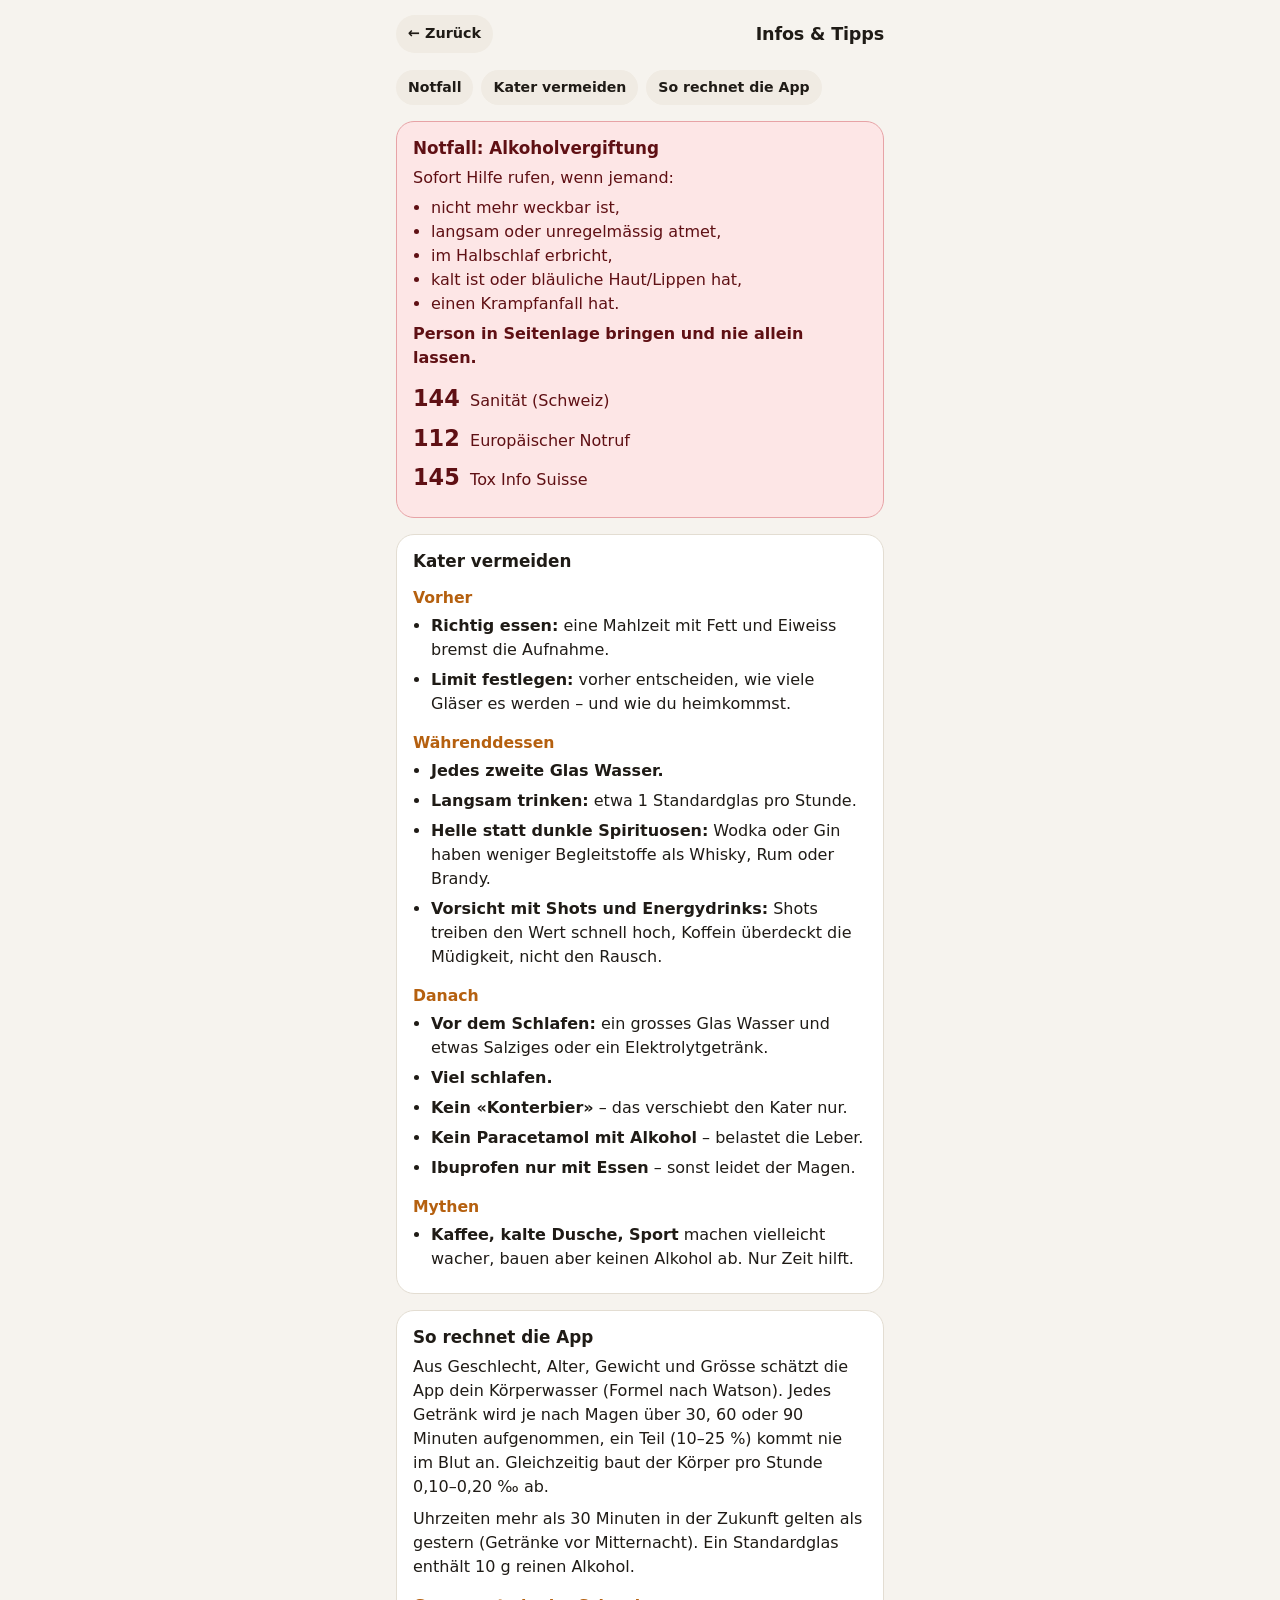
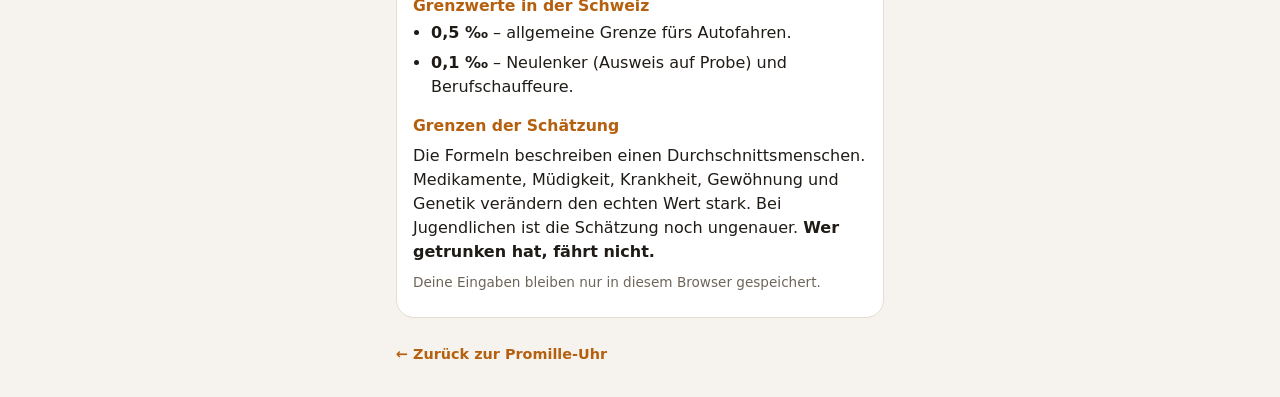
==== info.html @ e98d2a59 "Mobile-first Redesign: Promillewert im Fokus, Infos auf eigener Seite - Startseite zeigt gross den a" ====
<!doctype html>
<html lang="de-CH">
<head>
  <meta charset="utf-8">
  <meta name="viewport" content="width=device-width, initial-scale=1, viewport-fit=cover">
  <title>Promille-Uhr – Infos</title>
  <meta name="description" content="Notfall, Kater-Tipps und wie die Promille-Uhr rechnet.">
  <meta name="color-scheme" content="light dark">
  <meta name="theme-color" content="#f6f3ee" media="(prefers-color-scheme: light)">
  <meta name="theme-color" content="#16140f" media="(prefers-color-scheme: dark)">
  <link rel="stylesheet" href="style.css">
</head>
<body>
  <header class="topbar">
    <div class="wrap topbar-inner">
      <a class="top-link back" href="index.html">← Zurück</a>
      <span class="brand">Infos &amp; Tipps</span>
    </div>
  </header>

  <main class="wrap info-page">
    <nav class="toc" aria-label="Inhalt">
      <a href="#notfall">Notfall</a>
      <a href="#kater">Kater vermeiden</a>
      <a href="#rechnung">So rechnet die App</a>
    </nav>

    <section class="emergency" id="notfall" aria-labelledby="notfall-title">
      <h2 id="notfall-title">Notfall: Alkoholvergiftung</h2>
      <p>Sofort Hilfe rufen, wenn jemand:</p>
      <ul>
        <li>nicht mehr weckbar ist,</li>
        <li>langsam oder unregelmässig atmet,</li>
        <li>im Halbschlaf erbricht,</li>
        <li>kalt ist oder bläuliche Haut/Lippen hat,</li>
        <li>einen Krampfanfall hat.</li>
      </ul>
      <p><strong>Person in Seitenlage bringen und nie allein lassen.</strong></p>
      <ul class="numbers">
        <li><span class="num">144</span> Sanität (Schweiz)</li>
        <li><span class="num">112</span> Europäischer Notruf</li>
        <li><span class="num">145</span> Tox Info Suisse</li>
      </ul>
    </section>

    <section class="block" id="kater" aria-labelledby="kater-title">
      <h2 id="kater-title">Kater vermeiden</h2>

      <h3>Vorher</h3>
      <ul class="tips">
        <li><strong>Richtig essen:</strong> eine Mahlzeit mit Fett und Eiweiss bremst die Aufnahme.</li>
        <li><strong>Limit festlegen:</strong> vorher entscheiden, wie viele Gläser es werden – und wie du heimkommst.</li>
      </ul>

      <h3>Währenddessen</h3>
      <ul class="tips">
        <li><strong>Jedes zweite Glas Wasser.</strong></li>
        <li><strong>Langsam trinken:</strong> etwa 1 Standardglas pro Stunde.</li>
        <li><strong>Helle statt dunkle Spirituosen:</strong> Wodka oder Gin haben weniger Begleitstoffe als Whisky, Rum oder Brandy.</li>
        <li><strong>Vorsicht mit Shots und Energydrinks:</strong> Shots treiben den Wert schnell hoch, Koffein überdeckt die Müdigkeit, nicht den Rausch.</li>
      </ul>

      <h3>Danach</h3>
      <ul class="tips">
        <li><strong>Vor dem Schlafen:</strong> ein grosses Glas Wasser und etwas Salziges oder ein Elektrolytgetränk.</li>
        <li><strong>Viel schlafen.</strong></li>
        <li><strong>Kein «Konterbier»</strong> – das verschiebt den Kater nur.</li>
        <li><strong>Kein Paracetamol mit Alkohol</strong> – belastet die Leber.</li>
        <li><strong>Ibuprofen nur mit Essen</strong> – sonst leidet der Magen.</li>
      </ul>

      <h3>Mythen</h3>
      <ul class="tips">
        <li><strong>Kaffee, kalte Dusche, Sport</strong> machen vielleicht wacher, bauen aber keinen Alkohol ab. Nur Zeit hilft.</li>
      </ul>
    </section>

    <section class="block" id="rechnung" aria-labelledby="rechnung-title">
      <h2 id="rechnung-title">So rechnet die App</h2>
      <p>
        Aus Geschlecht, Alter, Gewicht und Grösse schätzt die App dein Körperwasser (Formel nach Watson).
        Jedes Getränk wird je nach Magen über 30, 60 oder 90 Minuten aufgenommen, ein Teil (10–25 %)
        kommt nie im Blut an. Gleichzeitig baut der Körper pro Stunde 0,10–0,20 ‰ ab.
      </p>
      <p>
        Uhrzeiten mehr als 30 Minuten in der Zukunft gelten als gestern (Getränke vor Mitternacht).
        Ein Standardglas enthält 10 g reinen Alkohol.
      </p>
      <h3>Grenzwerte in der Schweiz</h3>
      <ul class="tips">
        <li><strong>0,5 ‰</strong> – allgemeine Grenze fürs Autofahren.</li>
        <li><strong>0,1 ‰</strong> – Neulenker (Ausweis auf Probe) und Berufschauffeure.</li>
      </ul>
      <h3>Grenzen der Schätzung</h3>
      <p>
        Die Formeln beschreiben einen Durchschnittsmenschen. Medikamente, Müdigkeit, Krankheit,
        Gewöhnung und Genetik verändern den echten Wert stark. Bei Jugendlichen ist die Schätzung
        noch ungenauer. <strong>Wer getrunken hat, fährt nicht.</strong>
      </p>
      <p class="muted small">Deine Eingaben bleiben nur in diesem Browser gespeichert.</p>
    </section>
  </main>

  <footer class="wrap footer">
    <a href="index.html">← Zurück zur Promille-Uhr</a>
  </footer>
</body>
</html>
---- style.css ----
/* Promille-Uhr – Styles (Smartphone zuerst) */

:root {
  --bg: #f6f3ee;
  --surface: #ffffff;
  --surface-2: #f0ebe3;
  --border: #e3ddd2;
  --text: #1f1b16;
  --muted: #6d655a;
  --accent: #b5600f;
  --accent-strong: #8f4a08;
  --accent-soft: #fbeedd;
  --on-accent: #ffffff;
  --focus: #b5600f;

  --danger: #c0262d;
  --danger-soft: #fde6e6;
  --warn: #b45309;
  --warn-soft: #fdefd9;
  --low: #7d6300;
  --low-soft: #faf3cf;
  --ok: #1f7a46;
  --ok-soft: #dff3e6;

  --chart-line: #b5600f;
  --chart-fill: rgba(181, 96, 15, 0.14);
  --chart-grid: #e8e2d8;
  --chart-axis: #8a8174;
  --chart-limit05: #c0262d;
  --chart-limit01: #b45309;
  --chart-now: #1f1b16;
  --chart-marker: #6d655a;

  --emergency-bg: #fde6e6;
  --emergency-border: #e7a3a6;
  --emergency-text: #5f1014;

  --toast-bg: #1f1b16;
  --toast-text: #f6f3ee;
  --toast-accent: #f0a04b;

  --radius: 18px;
  --radius-sm: 12px;
  --shadow: 0 1px 2px rgba(40, 30, 10, 0.05), 0 4px 16px rgba(40, 30, 10, 0.05);
}

@media (prefers-color-scheme: dark) {
  :root {
    --bg: #16140f;
    --surface: #1f1c16;
    --surface-2: #29251d;
    --border: #3a342a;
    --text: #f2ede4;
    --muted: #a99f90;
    --accent: #f0a04b;
    --accent-strong: #ffc07a;
    --accent-soft: #3a2a17;
    --on-accent: #1b1208;
    --focus: #f0a04b;

    --danger: #ff8084;
    --danger-soft: #3b191b;
    --warn: #f7b25c;
    --warn-soft: #382913;
    --low: #e6cf5a;
    --low-soft: #322d10;
    --ok: #6fd69a;
    --ok-soft: #153024;

    --chart-line: #f0a04b;
    --chart-fill: rgba(240, 160, 75, 0.16);
    --chart-grid: #2f2a22;
    --chart-axis: #8f8576;
    --chart-limit05: #ff8084;
    --chart-limit01: #f7b25c;
    --chart-now: #f2ede4;
    --chart-marker: #a99f90;

    --emergency-bg: #341618;
    --emergency-border: #6b2a2e;
    --emergency-text: #ffd9db;

    --toast-bg: #f2ede4;
    --toast-text: #1f1b16;
    --toast-accent: #8f4a08;

    --shadow: 0 1px 2px rgba(0, 0, 0, 0.3);
  }
}

*,
*::before,
*::after { box-sizing: border-box; }

html { -webkit-text-size-adjust: 100%; scroll-behavior: smooth; }

body {
  margin: 0;
  background: var(--bg);
  color: var(--text);
  font-family: system-ui, -apple-system, "Segoe UI", Roboto, "Helvetica Neue", Arial, sans-serif;
  font-size: 16px;
  line-height: 1.5;
  -webkit-tap-highlight-color: transparent;
}

h1, h2, h3 { line-height: 1.2; margin: 0; }
h2 { font-size: 1.05rem; }
h3 { font-size: 0.98rem; margin: 18px 0 6px; }

a { color: var(--accent); }

.wrap {
  width: 100%;
  max-width: 520px;
  margin: 0 auto;
  padding-left: max(16px, env(safe-area-inset-left));
  padding-right: max(16px, env(safe-area-inset-right));
}

.muted { color: var(--muted); }
.small { font-size: 0.85rem; }

:focus-visible { outline: 2px solid var(--focus); outline-offset: 2px; }

/* ---------- Kopfzeile ---------- */
.topbar { padding: 14px 0 6px; }
.topbar-inner {
  display: flex;
  align-items: center;
  justify-content: space-between;
  gap: 12px;
  min-height: 40px;
}
.brand { font-weight: 750; font-size: 1.1rem; letter-spacing: -0.01em; }
.top-link {
  font-size: 0.9rem;
  font-weight: 600;
  text-decoration: none;
  padding: 8px 12px;
  border-radius: 999px;
  background: var(--surface-2);
  color: var(--text);
}
.top-link:hover { background: var(--accent-soft); }

/* ---------- Hauptwert ---------- */
.hero {
  --tone: var(--ok);
  --tone-soft: var(--ok-soft);
  margin-top: 6px;
  padding: 22px 14px 14px;
  border-radius: var(--radius);
  background: var(--tone-soft);
  text-align: center;
  transition: background-color 0.3s;
}
.hero[data-status="danger"] { --tone: var(--danger); --tone-soft: var(--danger-soft); }
.hero[data-status="warn"] { --tone: var(--warn); --tone-soft: var(--warn-soft); }
.hero[data-status="low"] { --tone: var(--low); --tone-soft: var(--low-soft); }

.big {
  font-size: clamp(4.4rem, 24vw, 6rem);
  font-weight: 800;
  letter-spacing: -0.04em;
  line-height: 1;
  font-variant-numeric: tabular-nums;
}
.big .unit { font-size: 0.4em; margin-left: 4px; color: var(--muted); font-weight: 650; letter-spacing: 0; }

.pill {
  display: inline-block;
  margin-top: 10px;
  padding: 6px 16px;
  border-radius: 999px;
  font-weight: 700;
  font-size: 1rem;
  background: var(--tone);
  color: var(--surface);
}

.trend {
  margin: 10px 0 0;
  font-size: 0.95rem;
  color: var(--text);
  min-height: 1.5em;
}

.times {
  display: grid;
  grid-template-columns: repeat(3, minmax(0, 1fr));
  gap: 6px;
  margin-top: 14px;
}
.time {
  display: flex;
  flex-direction: column;
  align-items: center;
  background: var(--surface);
  border-radius: var(--radius-sm);
  padding: 8px 4px;
  min-width: 0;
}
.time-label { font-size: 0.75rem; font-weight: 600; color: var(--muted); }
.time-value {
  font-size: 1.2rem;
  font-weight: 750;
  font-variant-numeric: tabular-nums;
  white-space: nowrap;
  line-height: 1.3;
}
.time-value small { display: block; font-size: 0.7rem; font-weight: 600; color: var(--muted); line-height: 1.1; }
.time-sub { font-size: 0.75rem; color: var(--muted); white-space: nowrap; }
.time.done .time-value { color: var(--ok); }

.disclaimer {
  margin: 8px 0 0;
  text-align: center;
  font-size: 0.82rem;
  color: var(--muted);
}

.note {
  margin: 12px 0 0;
  padding: 10px 12px;
  border-radius: var(--radius-sm);
  font-size: 0.9rem;
}
.note-error { background: var(--danger-soft); color: var(--danger); }
.note-warn { background: var(--warn-soft); }

/* ---------- Blöcke ---------- */
.block { margin-top: 22px; }
.block h2 { margin-bottom: 10px; }
.block-head {
  display: flex;
  align-items: baseline;
  justify-content: space-between;
  gap: 12px;
}
.count { color: var(--muted); font-weight: 600; }

.presets {
  display: grid;
  grid-template-columns: repeat(3, minmax(0, 1fr));
  gap: 8px;
}
.preset {
  position: relative;
  font: inherit;
  border: 1px solid var(--border);
  background: var(--surface);
  color: var(--text);
  border-radius: var(--radius-sm);
  padding: 10px 6px;
  min-height: 64px;
  cursor: pointer;
  line-height: 1.2;
  display: flex;
  flex-direction: column;
  align-items: center;
  justify-content: center;
  gap: 2px;
  box-shadow: var(--shadow);
  transition: transform 0.08s, border-color 0.15s, background-color 0.15s;
  touch-action: manipulation;
}
.preset:hover { border-color: var(--accent); }
.preset:active { transform: scale(0.96); }
.preset b { font-size: 0.92rem; font-weight: 650; }
.preset small { font-size: 0.76rem; color: var(--muted); }
.preset .badge {
  position: absolute;
  top: -6px;
  right: -4px;
  min-width: 22px;
  height: 22px;
  padding: 0 6px;
  border-radius: 999px;
  background: var(--accent);
  color: var(--on-accent);
  font-size: 0.75rem;
  font-weight: 750;
  display: grid;
  place-items: center;
}
.preset .badge[hidden] { display: none; }
.preset.flash { background: var(--accent-soft); border-color: var(--accent); }
.preset.custom { border-style: dashed; box-shadow: none; background: transparent; }
.preset.custom b { color: var(--accent); }

/* ---------- Getränkeliste ---------- */
.drink-list { list-style: none; margin: 0; padding: 0; display: grid; gap: 8px; }
.drink details {
  background: var(--surface);
  border: 1px solid var(--border);
  border-radius: var(--radius-sm);
}
.drink summary {
  display: flex;
  align-items: center;
  gap: 10px;
  padding: 8px 8px 8px 14px;
  min-height: 56px;
  cursor: pointer;
  list-style: none;
}
.drink summary::-webkit-details-marker { display: none; }
.drink-main { flex: 1; min-width: 0; display: flex; flex-direction: column; }
.drink-title {
  font-weight: 650;
  white-space: nowrap;
  overflow: hidden;
  text-overflow: ellipsis;
}
.drink-meta { font-size: 0.8rem; color: var(--muted); }
.drink-clock { font-variant-numeric: tabular-nums; font-weight: 600; color: var(--muted); }
.drink-del {
  flex: 0 0 40px;
  height: 40px;
  border: 0;
  border-radius: 10px;
  background: transparent;
  color: var(--muted);
  cursor: pointer;
  display: grid;
  place-items: center;
}
.drink-del svg { width: 18px; height: 18px; stroke: currentColor; stroke-width: 2.2; fill: none; stroke-linecap: round; }
.drink-del:hover { color: var(--danger); background: var(--danger-soft); }
.drink-edit { padding: 2px 14px 4px; border-top: 1px solid var(--border); }
.drink-edit .field:first-child { margin-top: 12px; }
.drink details[open] summary .drink-clock { color: var(--accent); }

.drink-empty { color: var(--muted); margin: 0; font-size: 0.92rem; }
.drink-empty[hidden] { display: none; }

.link-btn {
  font: inherit;
  font-size: 0.88rem;
  background: none;
  border: 0;
  color: var(--accent);
  cursor: pointer;
  padding: 4px 0;
  text-decoration: underline;
  text-underline-offset: 2px;
}

/* ---------- Aufklappbare Bereiche ---------- */
.panel {
  margin-top: 14px;
  background: var(--surface);
  border: 1px solid var(--border);
  border-radius: var(--radius);
}
.block + .panel { margin-top: 22px; }
.panel > summary {
  display: flex;
  align-items: center;
  gap: 10px;
  padding: 14px 16px;
  min-height: 54px;
  cursor: pointer;
  list-style: none;
  font-weight: 650;
}
.panel > summary::-webkit-details-marker { display: none; }
.panel > summary::after {
  content: "";
  width: 9px;
  height: 9px;
  border-right: 2px solid var(--muted);
  border-bottom: 2px solid var(--muted);
  transform: rotate(45deg);
  margin: -4px 2px 0 auto;
  flex: none;
  transition: transform 0.2s;
}
.panel[open] > summary::after { transform: rotate(-135deg); margin-top: 4px; }
.panel > summary > span:first-child { white-space: nowrap; }
.panel-hint {
  font-weight: 400;
  font-size: 0.85rem;
  color: var(--muted);
  white-space: nowrap;
  overflow: hidden;
  text-overflow: ellipsis;
  min-width: 0;
}
.panel-body { padding: 0 16px 16px; }

/* ---------- Formular ---------- */
fieldset { border: 0; padding: 0; margin: 0; min-width: 0; }
.field { display: block; margin-bottom: 14px; min-width: 0; }
.field-label {
  display: block;
  font-size: 0.8rem;
  font-weight: 600;
  color: var(--muted);
  margin-bottom: 5px;
  padding: 0;
}
.field-hint { font-size: 0.8rem; color: var(--muted); margin: 6px 0 0; }

.grid-3 {
  display: grid;
  grid-template-columns: repeat(3, minmax(0, 1fr));
  gap: 8px;
}

input[type="text"],
input[type="number"],
input[type="time"] {
  width: 100%;
  min-width: 0;
  font: inherit;
  font-size: 16px; /* verhindert Zoom auf iOS */
  color: var(--text);
  background: var(--surface);
  border: 1px solid var(--border);
  border-radius: 10px;
  padding: 9px 10px;
  min-height: 44px;
}
input:focus { border-color: var(--accent); outline: none; box-shadow: 0 0 0 3px var(--accent-soft); }
input[type="number"] { -moz-appearance: textfield; appearance: textfield; }
input[type="number"]::-webkit-inner-spin-button,
input[type="number"]::-webkit-outer-spin-button { -webkit-appearance: none; margin: 0; }
input[type="time"] { padding-right: 4px; }

.input-unit { position: relative; display: block; }
.input-unit input { padding-right: 32px; }
.input-unit > span {
  position: absolute;
  right: 10px;
  top: 50%;
  transform: translateY(-50%);
  color: var(--muted);
  font-size: 0.85rem;
  pointer-events: none;
}

.segmented {
  display: flex;
  background: var(--surface-2);
  border-radius: var(--radius-sm);
  padding: 3px;
  gap: 3px;
}
.seg-btn,
.seg span {
  flex: 1;
  display: flex;
  align-items: center;
  justify-content: center;
  min-height: 40px;
  padding: 6px 6px;
  border-radius: 9px;
  font: inherit;
  font-size: 0.9rem;
  color: var(--text);
  text-align: center;
  line-height: 1.15;
  cursor: pointer;
  border: 0;
  background: transparent;
}
.seg { flex: 1; display: flex; position: relative; min-width: 0; }
.seg input { position: absolute; opacity: 0; pointer-events: none; }
.seg-btn[aria-pressed="true"],
.seg input:checked + span {
  background: var(--surface);
  font-weight: 650;
  box-shadow: 0 1px 3px rgba(0, 0, 0, 0.12);
}
.seg input:focus-visible + span { outline: 2px solid var(--focus); outline-offset: 1px; }

/* ---------- Verlauf ---------- */
.chart-wrap { margin: 0; position: relative; min-height: 120px; }
#chart { width: 100%; height: auto; display: block; }
.chart-empty {
  position: absolute;
  inset: 0;
  display: flex;
  align-items: center;
  justify-content: center;
  color: var(--muted);
  font-size: 0.92rem;
}
.chart-empty[hidden] { display: none; }

#chart .grid { stroke: var(--chart-grid); stroke-width: 1; }
#chart .axis-label { fill: var(--chart-axis); font-size: 12px; font-family: inherit; }
#chart .area { fill: var(--chart-fill); }
#chart .line { fill: none; stroke: var(--chart-line); stroke-width: 2.5; stroke-linejoin: round; stroke-linecap: round; }
#chart .limit { stroke-width: 1.5; stroke-dasharray: 6 5; }
#chart .limit-05 { stroke: var(--chart-limit05); }
#chart .limit-01 { stroke: var(--chart-limit01); }
#chart .limit-label { font-size: 11px; font-weight: 600; font-family: inherit; }
#chart .limit-label-05 { fill: var(--chart-limit05); }
#chart .limit-label-01 { fill: var(--chart-limit01); }
#chart .now-line { stroke: var(--chart-now); stroke-width: 1.5; opacity: 0.7; }
#chart .now-dot { fill: var(--chart-line); stroke: var(--surface); stroke-width: 2.5; }
#chart .now-label { fill: var(--chart-now); font-size: 11px; font-weight: 700; font-family: inherit; }
#chart .marker { fill: var(--chart-marker); }

.info {
  display: grid;
  grid-template-columns: repeat(3, minmax(0, 1fr));
  gap: 8px;
  margin: 12px 0 0;
  padding-top: 12px;
  border-top: 1px solid var(--border);
  text-align: center;
}
.info dt { font-size: 0.76rem; color: var(--muted); }
.info dd { margin: 0; font-weight: 650; font-size: 0.92rem; font-variant-numeric: tabular-nums; }

/* ---------- Fusszeile ---------- */
.footer {
  display: flex;
  flex-wrap: wrap;
  justify-content: space-between;
  align-items: center;
  gap: 10px 16px;
  padding-top: 26px;
  padding-bottom: max(32px, env(safe-area-inset-bottom));
  font-size: 0.9rem;
}
.footer a { text-decoration: none; font-weight: 600; }
.emergency-link {
  color: var(--danger) !important;
  background: var(--danger-soft);
  padding: 8px 14px;
  border-radius: 999px;
}

/* ---------- Toast ---------- */
.toast {
  position: fixed;
  left: 50%;
  bottom: max(16px, env(safe-area-inset-bottom));
  transform: translateX(-50%);
  width: calc(100% - 32px);
  max-width: 488px;
  display: flex;
  align-items: center;
  justify-content: space-between;
  gap: 12px;
  padding: 10px 10px 10px 16px;
  border-radius: 14px;
  background: var(--toast-bg);
  color: var(--toast-text);
  box-shadow: 0 6px 24px rgba(0, 0, 0, 0.25);
  z-index: 10;
}
.toast[hidden] { display: none; }
.toast-btn {
  font: inherit;
  font-weight: 700;
  border: 0;
  background: transparent;
  color: var(--toast-accent);
  padding: 8px 10px;
  cursor: pointer;
}

/* ---------- Infoseite ---------- */
.info-page { padding-top: 4px; }
.toc {
  display: flex;
  flex-wrap: wrap;
  gap: 8px;
  margin: 6px 0 16px;
}
.toc a {
  font-size: 0.88rem;
  font-weight: 600;
  text-decoration: none;
  padding: 7px 12px;
  border-radius: 999px;
  background: var(--surface-2);
  color: var(--text);
}
.info-page .block {
  background: var(--surface);
  border: 1px solid var(--border);
  border-radius: var(--radius);
  padding: 16px;
  margin-top: 16px;
}
.info-page .block h2 { margin-bottom: 4px; }
.info-page h3 { color: var(--accent); }
.info-page p { margin: 8px 0; }
.tips { margin: 0; padding-left: 18px; }
.tips li { margin-bottom: 6px; }

.emergency {
  padding: 16px;
  border-radius: var(--radius);
  background: var(--emergency-bg);
  border: 1px solid var(--emergency-border);
  color: var(--emergency-text);
  scroll-margin-top: 12px;
}
.emergency h2 { margin-bottom: 8px; }
.emergency p { margin: 6px 0; }
.emergency ul { margin: 6px 0; padding-left: 18px; }
.emergency .numbers {
  list-style: none;
  padding: 0;
  display: grid;
  gap: 6px;
  margin-top: 12px;
}
.emergency .num {
  display: inline-block;
  min-width: 52px;
  font-size: 1.4rem;
  font-weight: 800;
  font-variant-numeric: tabular-nums;
}
.info-page section { scroll-margin-top: 12px; }
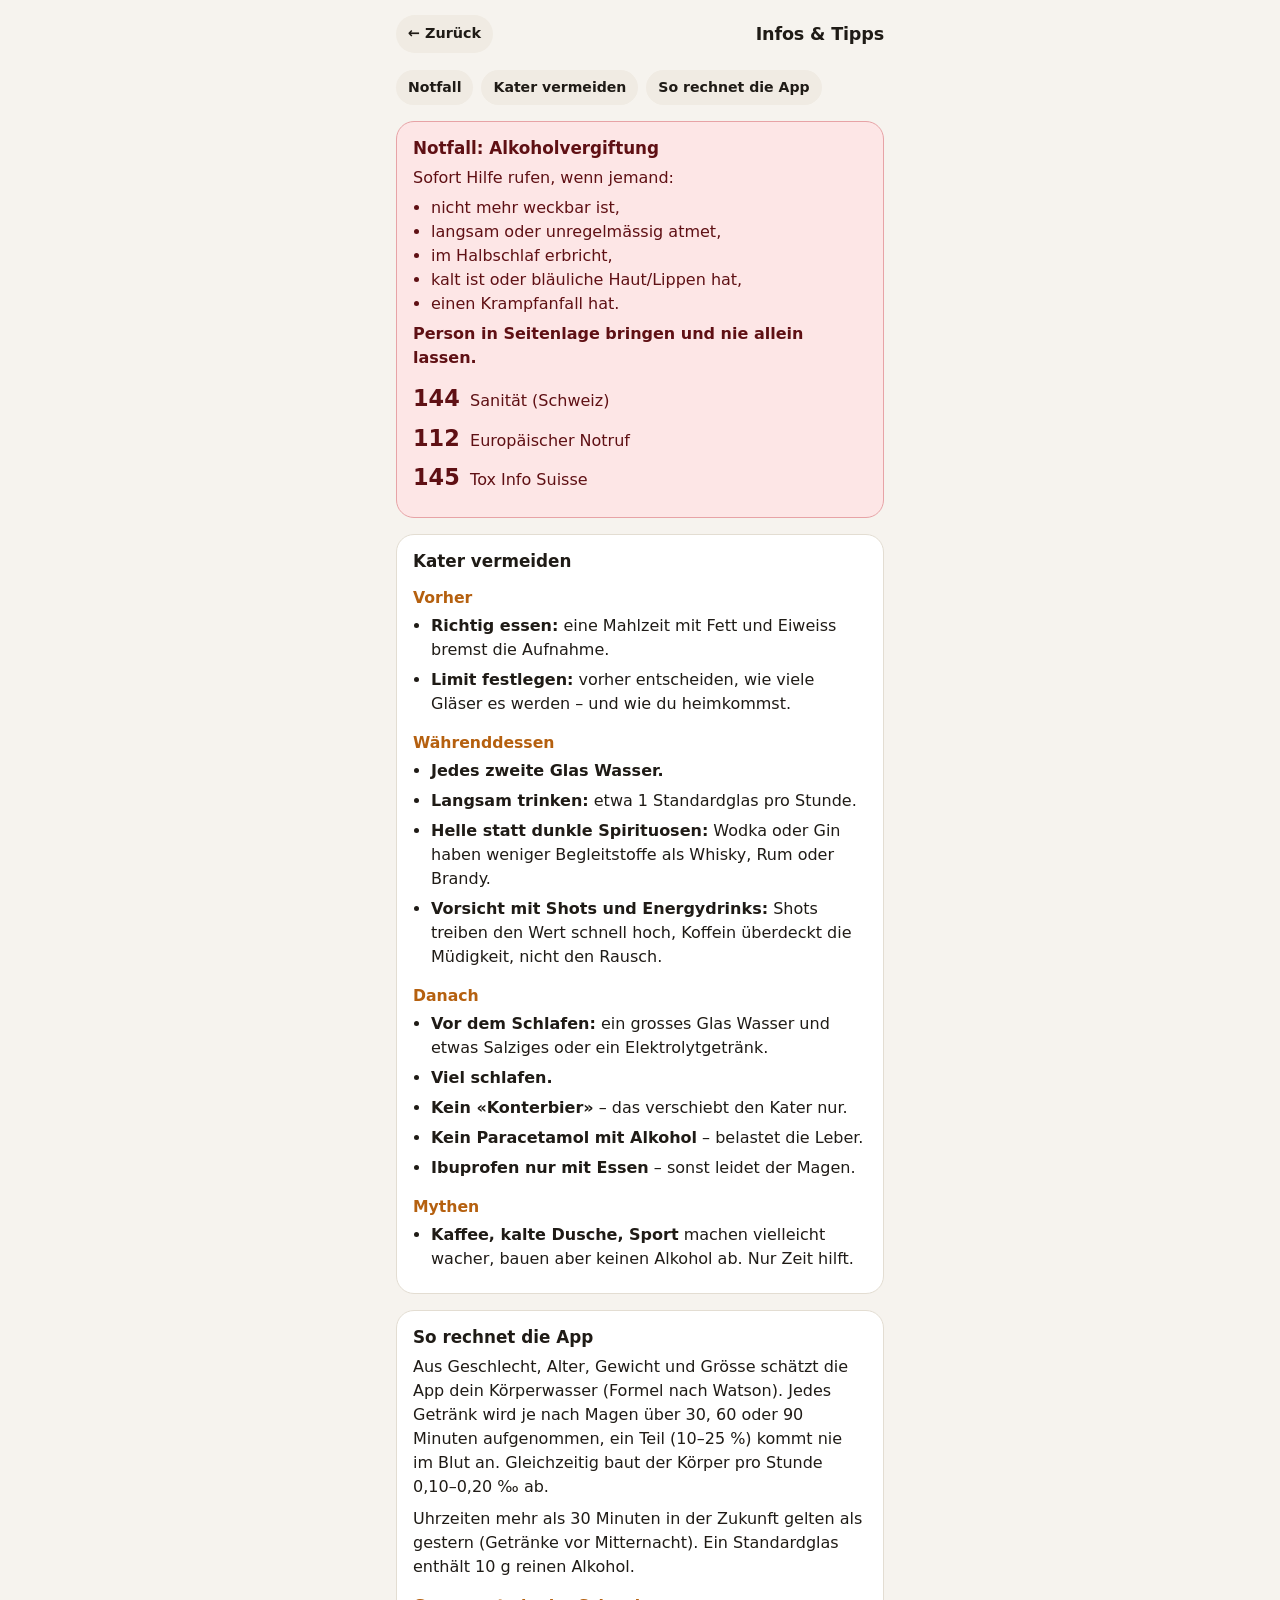
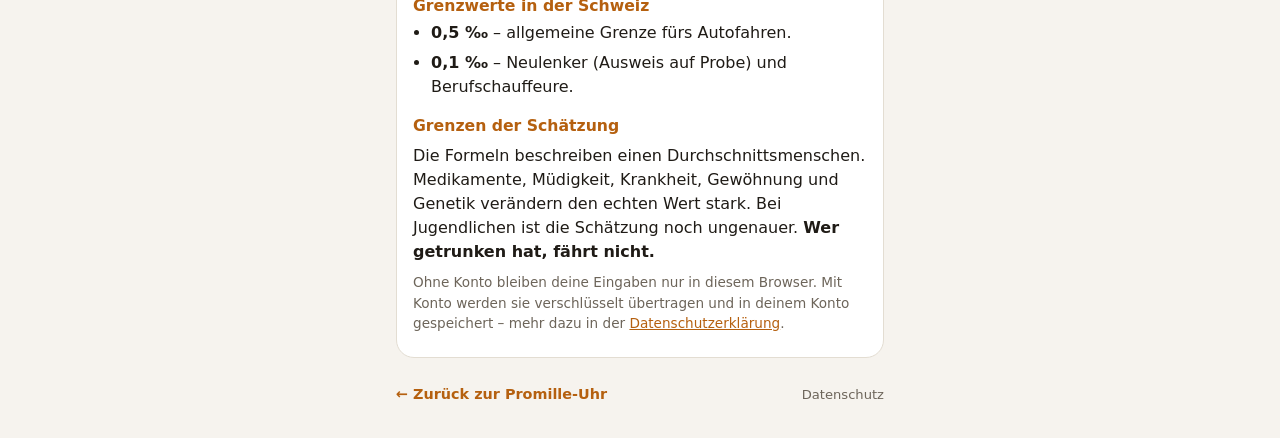
==== commit 2fafdb4c: "Release-fertig: optionales Konto mit Firebase, installierbare App - Konto (E-Mail/Passwort, Google) " ====
--- a/info.html
+++ b/info.html
@@ -8,6 +8,9 @@
   <meta name="color-scheme" content="light dark">
   <meta name="theme-color" content="#f6f3ee" media="(prefers-color-scheme: light)">
   <meta name="theme-color" content="#16140f" media="(prefers-color-scheme: dark)">
+  <link rel="manifest" href="manifest.webmanifest">
+  <link rel="icon" href="icons/icon.svg" type="image/svg+xml">
+  <link rel="apple-touch-icon" href="icons/apple-touch-icon.png">
   <link rel="stylesheet" href="style.css">
 </head>
 <body>
@@ -97,12 +100,13 @@
         Gewöhnung und Genetik verändern den echten Wert stark. Bei Jugendlichen ist die Schätzung
         noch ungenauer. <strong>Wer getrunken hat, fährt nicht.</strong>
       </p>
-      <p class="muted small">Deine Eingaben bleiben nur in diesem Browser gespeichert.</p>
+      <p class="muted small">Ohne Konto bleiben deine Eingaben nur in diesem Browser. Mit Konto werden sie verschlüsselt übertragen und in deinem Konto gespeichert – mehr dazu in der <a href="datenschutz.html">Datenschutzerklärung</a>.</p>
     </section>
   </main>
 
   <footer class="wrap footer">
     <a href="index.html">← Zurück zur Promille-Uhr</a>
+    <a class="footer-small" href="datenschutz.html">Datenschutz</a>
   </footer>
 </body>
 </html>
--- a/style.css
+++ b/style.css
@@ -143,6 +143,7 @@
   color: var(--text);
 }
 .top-link:hover { background: var(--accent-soft); }
+.topbar .top-link { white-space: nowrap; }
 
 /* ---------- Hauptwert ---------- */
 .hero {
@@ -622,3 +623,185 @@
   font-variant-numeric: tabular-nums;
 }
 .info-page section { scroll-margin-top: 12px; }
+
+/* ---------- Konto ---------- */
+.top-actions { display: flex; align-items: center; gap: 8px; }
+.account-btn {
+  font: inherit;
+  font-size: 0.9rem;
+  font-weight: 600;
+  border: 0;
+  cursor: pointer;
+  display: inline-flex;
+  align-items: center;
+  gap: 6px;
+  position: relative;
+}
+.account-btn[hidden] { display: none; }
+.account-avatar {
+  width: 22px;
+  height: 22px;
+  border-radius: 50%;
+  background: var(--accent);
+  color: var(--on-accent);
+  display: grid;
+  place-items: center;
+  font-size: 0.75rem;
+  font-weight: 750;
+  margin-left: -4px;
+}
+.account-avatar[hidden] { display: none; }
+.account-btn[data-sync]::after {
+  content: "";
+  position: absolute;
+  top: 4px;
+  right: 4px;
+  width: 8px;
+  height: 8px;
+  border-radius: 50%;
+  border: 2px solid var(--surface-2);
+  background: var(--ok);
+}
+.account-btn[data-sync="busy"]::after { background: var(--warn); }
+.account-btn[data-sync="error"]::after { background: var(--danger); }
+
+.sheet {
+  width: 100%;
+  max-width: 520px;
+  max-height: 92vh;
+  margin: auto auto 0;
+  padding: 22px 18px max(22px, env(safe-area-inset-bottom));
+  border: 0;
+  border-radius: 22px 22px 0 0;
+  background: var(--surface);
+  color: var(--text);
+  box-shadow: 0 -8px 32px rgba(0, 0, 0, 0.2);
+  overflow-y: auto;
+}
+.sheet::backdrop { background: rgba(0, 0, 0, 0.45); }
+@media (min-width: 560px) {
+  .sheet { margin: auto; border-radius: 22px; padding-bottom: 22px; }
+}
+.sheet h2 { font-size: 1.3rem; margin: 0 40px 8px 0; }
+.sheet-lead { margin: 0 0 16px; color: var(--muted); font-size: 0.92rem; }
+.sheet-close {
+  position: absolute;
+  top: 14px;
+  right: 14px;
+  width: 40px;
+  height: 40px;
+  border: 0;
+  border-radius: 50%;
+  background: var(--surface-2);
+  color: var(--text);
+  cursor: pointer;
+  display: grid;
+  place-items: center;
+}
+.sheet-close svg { width: 18px; height: 18px; stroke: currentColor; stroke-width: 2.2; fill: none; stroke-linecap: round; }
+.sheet input[type="email"],
+.sheet input[type="password"] {
+  width: 100%;
+  font: inherit;
+  font-size: 16px;
+  color: var(--text);
+  background: var(--surface);
+  border: 1px solid var(--border);
+  border-radius: 10px;
+  padding: 10px 12px;
+  min-height: 46px;
+}
+
+.tabs {
+  display: flex;
+  background: var(--surface-2);
+  border-radius: var(--radius-sm);
+  padding: 3px;
+  gap: 3px;
+  margin-bottom: 14px;
+}
+.tab {
+  flex: 1;
+  font: inherit;
+  font-size: 0.95rem;
+  min-height: 40px;
+  border: 0;
+  border-radius: 9px;
+  background: transparent;
+  color: var(--text);
+  cursor: pointer;
+}
+.tab[aria-selected="true"] { background: var(--surface); font-weight: 650; box-shadow: 0 1px 3px rgba(0, 0, 0, 0.12); }
+
+.check {
+  display: flex;
+  gap: 10px;
+  align-items: flex-start;
+  font-size: 0.85rem;
+  margin-bottom: 14px;
+  cursor: pointer;
+}
+.check[hidden] { display: none; }
+.check input { width: 20px; height: 20px; margin: 1px 0 0; flex: none; accent-color: var(--accent); }
+
+.btn {
+  width: 100%;
+  font: inherit;
+  font-weight: 650;
+  min-height: 48px;
+  padding: 10px 16px;
+  border-radius: var(--radius-sm);
+  border: 1px solid var(--border);
+  background: var(--surface-2);
+  color: var(--text);
+  cursor: pointer;
+  display: flex;
+  align-items: center;
+  justify-content: center;
+  gap: 10px;
+}
+.btn:disabled { opacity: 0.6; cursor: wait; }
+.btn-primary { background: var(--accent); border-color: var(--accent); color: var(--on-accent); }
+.btn-primary:hover { background: var(--accent-strong); }
+.btn-google { background: var(--surface); }
+.btn-google svg { width: 20px; height: 20px; }
+
+.divider {
+  display: flex;
+  align-items: center;
+  gap: 12px;
+  color: var(--muted);
+  font-size: 0.85rem;
+  margin: 16px 0;
+}
+.divider::before,
+.divider::after { content: ""; flex: 1; height: 1px; background: var(--border); }
+
+.fine { font-size: 0.8rem; color: var(--muted); margin: 8px 0 0; }
+.fine[hidden] { display: none; }
+.form-msg {
+  margin: 0 0 12px;
+  padding: 10px 12px;
+  border-radius: 10px;
+  font-size: 0.88rem;
+  background: var(--danger-soft);
+  color: var(--danger);
+}
+.form-msg[data-kind="info"] { background: var(--ok-soft); color: var(--ok); }
+.form-msg[hidden] { display: none; }
+#auth-forgot { margin-top: 8px; }
+#auth-forgot[hidden] { display: none; }
+
+.account-email { margin: 0 0 4px; font-weight: 600; word-break: break-all; }
+.sync-status { margin: 0 0 16px; font-size: 0.9rem; color: var(--ok); }
+.sync-status[data-state="busy"] { color: var(--warn); }
+.sync-status[data-state="error"] { color: var(--danger); }
+.link-btn.danger { color: var(--danger); margin-top: 18px; }
+
+.footer-small { font-weight: 400 !important; color: var(--muted) !important; font-size: 0.82rem; }
+
+/* ---------- Rechtliches ---------- */
+.legal h2 { margin-top: 4px; }
+.legal h3 { color: var(--text); }
+.legal ul { padding-left: 18px; margin: 6px 0; }
+.placeholder { background: var(--warn-soft); padding: 0 4px; border-radius: 4px; }
